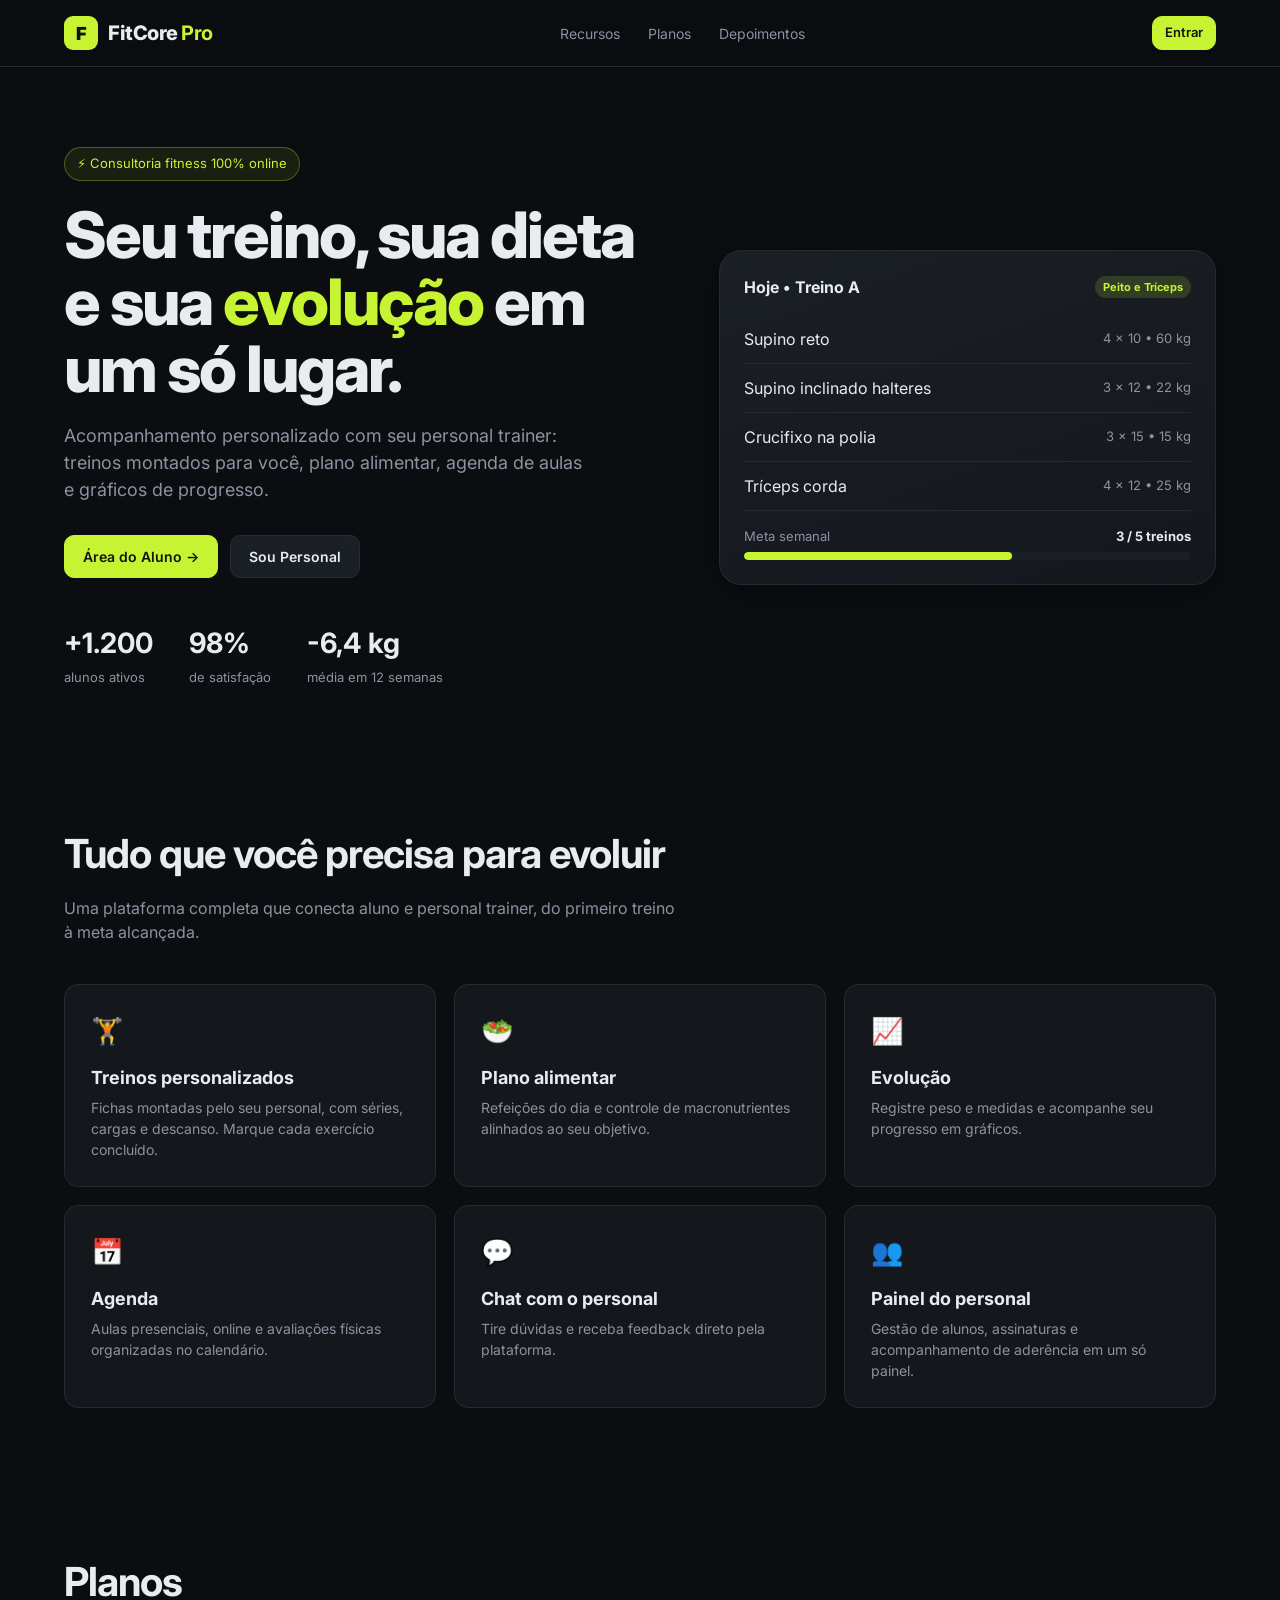
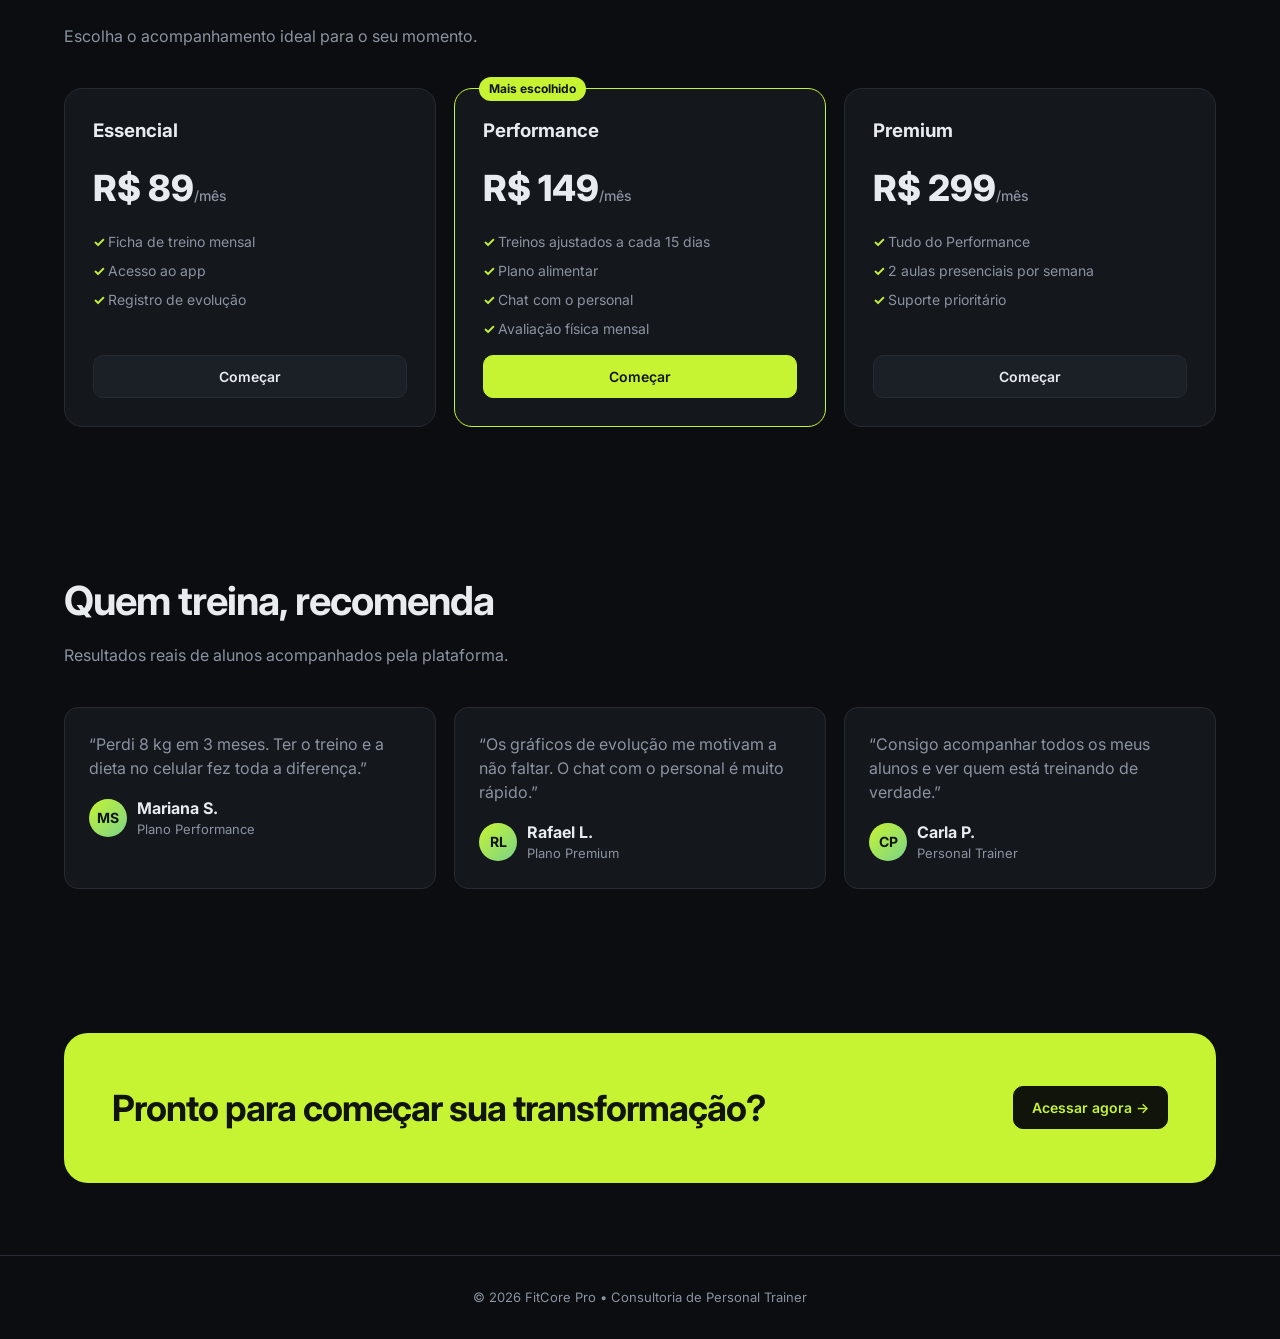
==== index.html @ e2b2a55c "Add root index.html redirecting to the personal trainer site Makes the GitHub Pages root URL open th" ====
<!DOCTYPE html>
<html lang="pt-br">
<head>
    <meta charset="UTF-8">
    <meta name="viewport" content="width=device-width, initial-scale=1.0">
    <title>FitCore Pro</title>
    <meta http-equiv="refresh" content="0; url=personal-trainer/">
    <link rel="canonical" href="personal-trainer/">
    <script>location.replace('personal-trainer/' + location.hash);</script>
    <style>
        body { background: #0b0d10; color: #e8ebef; font-family: system-ui, sans-serif; display: grid; place-items: center; min-height: 100vh; margin: 0; }
        a { color: #c6f432; }
    </style>
</head>
<body>
    <p>Redirecionando para o <a href="personal-trainer/">FitCore Pro</a>…</p>
</body>
</html>
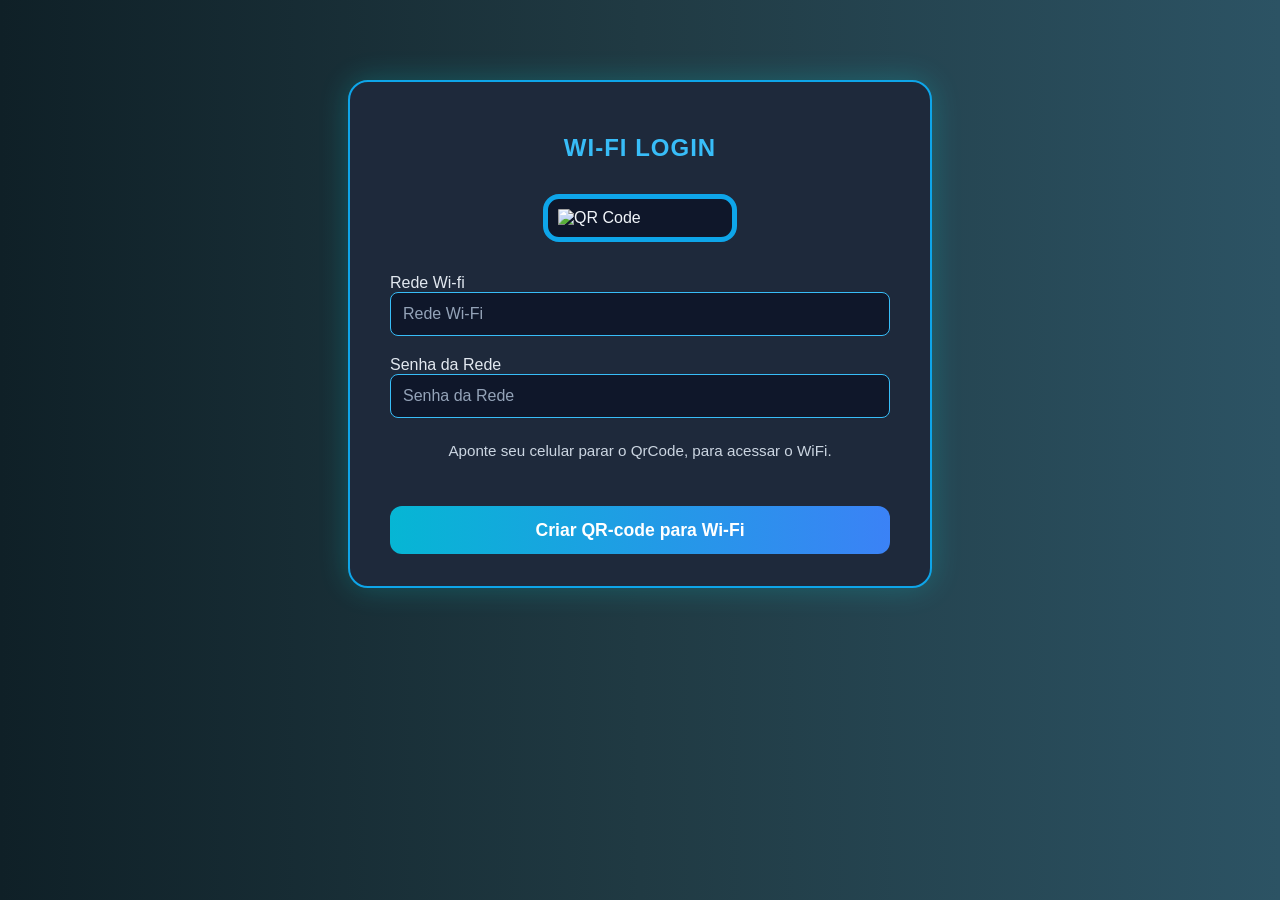
==== commit ef16d4ee: "Add root index.html redirecting to qr.html Makes the GitHub Pages root URL open the Wi-Fi QR code ge" ====
--- a/index.html
+++ b/index.html
@@ -3,16 +3,12 @@
 <head>
     <meta charset="UTF-8">
     <meta name="viewport" content="width=device-width, initial-scale=1.0">
-    <title>FitCore Pro</title>
-    <meta http-equiv="refresh" content="0; url=personal-trainer/">
-    <link rel="canonical" href="personal-trainer/">
-    <script>location.replace('personal-trainer/' + location.hash);</script>
-    <style>
-        body { background: #0b0d10; color: #e8ebef; font-family: system-ui, sans-serif; display: grid; place-items: center; min-height: 100vh; margin: 0; }
-        a { color: #c6f432; }
-    </style>
+    <title>WiFi Login QR Generator</title>
+    <meta http-equiv="refresh" content="0; url=qr.html">
+    <link rel="canonical" href="qr.html">
+    <script>location.replace('qr.html');</script>
 </head>
 <body>
-    <p>Redirecionando para o <a href="personal-trainer/">FitCore Pro</a>…</p>
+    <p>Redirecionando para o <a href="qr.html">gerador de QR Code Wi-Fi</a>…</p>
 </body>
 </html>
